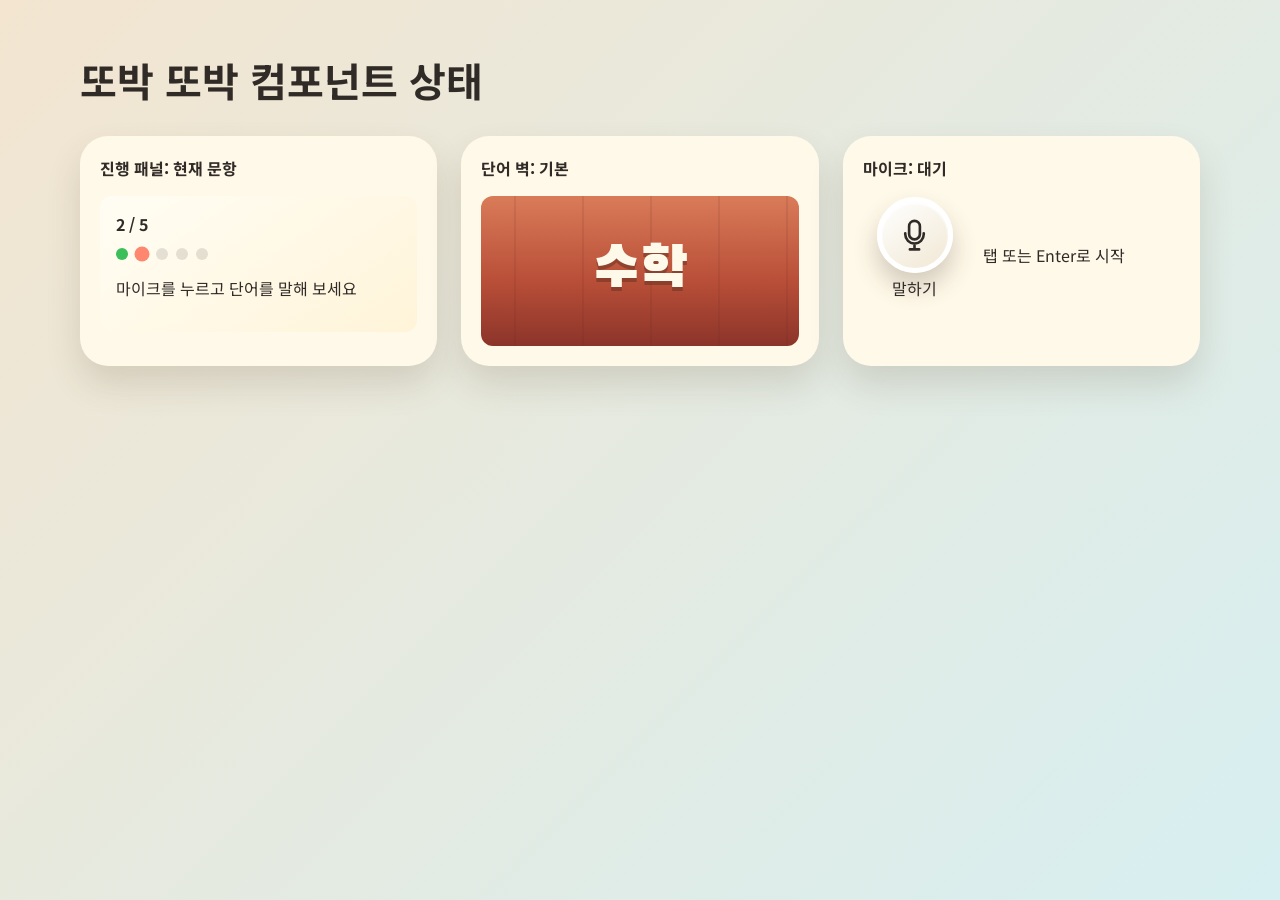
==== showcase.html @ 51358eda "Deploy Hangul pronunciation game to Pages" ====
<!doctype html>
<html lang="ko">
  <head>
    <meta charset="UTF-8" />
    <meta name="viewport" content="width=device-width, initial-scale=1" />
    <title>또박 또박 | 컴포넌트 쇼케이스</title>
    <link rel="preconnect" href="https://fonts.googleapis.com" />
    <link rel="preconnect" href="https://fonts.gstatic.com" crossorigin />
    <link href="https://fonts.googleapis.com/css2?family=Black+Han+Sans&family=Noto+Sans+KR:wght@400;500;600;700;800&display=swap" rel="stylesheet" />
    <link rel="stylesheet" href="styles.css" />
    <style>
      body { padding: var(--space-6); background: linear-gradient(135deg, #f3e5d0, #d7eff1); }
      .showcase { width: min(100%, 1120px); margin: 0 auto; }
      .showcase h1 { font-size: clamp(1.75rem, 5vw, 2.5rem); word-break: keep-all; }
      .showcase-grid { display: grid; grid-template-columns: repeat(auto-fit, minmax(260px, 1fr)); gap: var(--space-6); }
      .showcase-card { padding: var(--space-5); border-radius: var(--radius-panel); background: var(--cream); box-shadow: 0 18px 34px rgb(89 67 45 / .16); }
      .showcase-card h2 { margin: 0 0 var(--space-4); font-size: 1rem; }
      .mini-panel { padding: var(--space-4); border-radius: var(--radius-small); background: linear-gradient(145deg, #fffdf4, #fff4d9); }
      .mini-dots { display: flex; gap: var(--space-2); margin-top: var(--space-3); } .mini-dots i { width: 12px; height: 12px; border-radius: 50%; background: rgb(49 43 40 / .13); } .mini-dots i:first-child { background: var(--success); } .mini-dots i:nth-child(2) { background: var(--coral); transform: scale(1.25); }
      .mini-wall { display: grid; min-height: 150px; place-items: center; border-radius: var(--radius-small); background: linear-gradient(90deg, transparent 49%, rgb(87 35 29 / .42) 50%, transparent 51%), linear-gradient(var(--brick-light), var(--brick) 56%, var(--brick-dark)); background-size: 68px 34px, 100% 100%; color: var(--cream); font-family: "Black Han Sans", sans-serif; font-size: 3.5rem; text-shadow: 0 4px 0 rgb(107 51 36 / .56); }
      .action-row { display: flex; align-items: center; gap: var(--space-4); } .action-row .mic-button { justify-self: start; }
    </style>
  </head>
  <body>
    <main class="showcase">
      <h1>또박 또박 컴포넌트 상태</h1>
      <div class="showcase-grid">
        <section class="showcase-card"><h2>진행 패널: 현재 문항</h2><div class="mini-panel"><strong>2 / 5</strong><div class="mini-dots"><i></i><i></i><i></i><i></i><i></i></div><p>마이크를 누르고 단어를 말해 보세요</p></div></section>
        <section class="showcase-card"><h2>단어 벽: 기본</h2><div class="mini-wall">수학</div></section>
        <section class="showcase-card"><h2>마이크: 대기</h2><div class="action-row"><button class="mic-button" type="button" aria-label="발음 듣기"><span class="mic-disc"><svg viewBox="0 0 24 24" aria-hidden="true"><path d="M12 14.5a3.5 3.5 0 0 0 3.5-3.5V6a3.5 3.5 0 0 0-7 0v5a3.5 3.5 0 0 0 3.5 3.5Zm-6-4v.75a6 6 0 0 0 12 0v-.75M12 17.25V21m-3 0h6" /></svg></span><span>말하기</span></button><p>탭 또는 Enter로 시작</p></div></section>
      </div>
    </main>
  </body>
</html>
---- styles.css ----
:root {
  --sky-top: #8fc9f2;
  --sky-bottom: #ddf2f2;
  --cream: #fff9e9;
  --cream-shade: #f1e8d4;
  --ink: #312b28;
  --ink-muted: #685d55;
  --brick-light: #d97b59;
  --brick: #b94f38;
  --brick-dark: #8c342a;
  --road: #3b3d42;
  --leaf: #63b76b;
  --success: #3bbf5b;
  --coral: #ff866f;
  --white: #fff;
  --space-2: 8px;
  --space-3: 12px;
  --space-4: 16px;
  --space-5: 20px;
  --space-6: 24px;
  --space-8: 32px;
  --space-10: 40px;
  --radius-panel: 28px;
  --radius-control: 999px;
  --radius-small: 12px;
  --duration-micro: 150ms;
  --duration-standard: 280ms;
  --duration-emphasis: 560ms;
  --ease-emphasis: cubic-bezier(.16, 1, .3, 1);
}

* { box-sizing: border-box; }

html { min-width: 320px; background: var(--cream); }

body {
  min-width: 320px;
  min-height: 100dvh;
  margin: 0;
  color: var(--ink);
  font-family: "Noto Sans KR", "Apple SD Gothic Neo", system-ui, sans-serif;
}

button { font: inherit; }

button:focus-visible {
  outline: 3px solid var(--ink);
  outline-offset: 4px;
}

.sr-only {
  position: absolute;
  width: 1px;
  height: 1px;
  padding: 0;
  margin: -1px;
  overflow: hidden;
  clip: rect(0, 0, 0, 0);
  white-space: nowrap;
  border: 0;
}

.game-shell {
  position: relative;
  isolation: isolate;
  display: grid;
  grid-template-rows: auto 1fr auto auto;
  width: min(100%, 560px);
  min-height: 100dvh;
  margin: 0 auto;
  overflow: hidden;
  background: linear-gradient(180deg, var(--sky-top) 0%, var(--sky-bottom) 48%, var(--cream) 100%);
}

.camera-feed,
.scene-light,
.campus-horizon,
.confetti { position: absolute; inset: 0; pointer-events: none; }

.camera-feed {
  z-index: -4;
  width: 100%;
  height: 100%;
  object-fit: cover;
  opacity: 0;
  transition: opacity var(--duration-standard) var(--ease-emphasis);
}

.game-shell[data-camera="on"] .camera-feed { opacity: .9; }

.scene-light {
  z-index: -3;
  background: linear-gradient(180deg, rgb(255 255 255 / .2), transparent 45%, rgb(55 43 33 / .14));
}

.campus-horizon { z-index: -2; overflow: hidden; }

.cloud { position: absolute; border-radius: var(--radius-control); background: rgb(255 255 255 / .62); filter: blur(1px); }
.cloud-one { width: 104px; height: 28px; top: 19%; right: 10%; }
.cloud-two { width: 72px; height: 20px; top: 31%; left: 4%; }
.hill { position: absolute; bottom: 33%; width: 95%; height: 24%; border-radius: 50% 50% 0 0; background: linear-gradient(180deg, var(--leaf), #87c981); opacity: .75; }
.hill-left { left: -45%; }
.hill-right { right: -45%; }
.tree { position: absolute; bottom: 34%; width: 84px; height: 160px; border-radius: 52% 48% 10% 10%; background: radial-gradient(circle at 45% 38%, #b8e589 0 18%, transparent 19%), radial-gradient(circle at 35% 57%, #7cc76d 0 25%, transparent 26%), linear-gradient(90deg, #4d8950, #78be65); opacity: .8; }
.tree-left { left: -20px; }
.tree-right { right: -30px; transform: scale(.84); transform-origin: bottom; }

.top-panel {
  z-index: 8;
  width: calc(100% - var(--space-8));
  margin: max(var(--space-4), env(safe-area-inset-top)) auto 0;
  padding: var(--space-4) var(--space-5) var(--space-5);
  border: 1px solid rgb(255 255 255 / .86);
  border-radius: var(--radius-panel);
  background: linear-gradient(145deg, rgb(255 253 244 / .96), rgb(255 244 217 / .89));
  box-shadow: inset 0 1px 0 rgb(255 255 255 / .92), 0 18px 34px rgb(89 67 45 / .16);
  backdrop-filter: blur(10px);
}

.top-line { display: flex; align-items: center; justify-content: space-between; min-height: 28px; }
.progress-text { margin: 0 auto; font-size: .8125rem; font-weight: 800; letter-spacing: .08em; }

.camera-button {
  position: absolute;
  right: calc(var(--space-4) + 2px);
  top: calc(max(var(--space-4), env(safe-area-inset-top)) + var(--space-4));
  display: grid;
  width: 36px;
  height: 36px;
  padding: 0;
  place-items: center;
  border: 0;
  border-radius: var(--radius-control);
  color: var(--ink);
  background: rgb(241 232 212 / .78);
  cursor: pointer;
  transition: transform var(--duration-micro) var(--ease-emphasis), background var(--duration-micro) var(--ease-emphasis);
}

.camera-button:hover { background: var(--cream-shade); }
.camera-button:active { transform: scale(.94); }
.camera-button svg { width: 18px; fill: none; stroke: currentColor; stroke-linecap: round; stroke-linejoin: round; stroke-width: 1.7; }

.progress-dots { display: flex; justify-content: center; gap: var(--space-2); padding: 0; margin: var(--space-2) 0 var(--space-3); list-style: none; }
.progress-dots li { width: 12px; height: 12px; border-radius: var(--radius-control); background: rgb(49 43 40 / .13); transition: transform var(--duration-micro) var(--ease-emphasis), background var(--duration-micro) var(--ease-emphasis); }
.progress-dots li.is-complete { background: var(--success); }
.progress-dots li.is-current { background: var(--coral); transform: scale(1.25); }
.instruction { margin: 0; text-align: center; font-size: clamp(.9rem, 3.7vw, 1rem); font-weight: 800; line-height: 1.45; word-break: keep-all; }

.game-stage { position: relative; align-self: end; min-height: 46dvh; }

.word-wall {
  position: absolute;
  z-index: 2;
  right: -8%;
  bottom: 15%;
  left: -8%;
  display: grid;
  min-height: min(31dvh, 280px);
  padding: var(--space-8) var(--space-5);
  place-items: center;
  overflow: hidden;
  border-radius: var(--radius-small) var(--radius-small) 0 0;
  background-color: var(--brick);
  background-image: linear-gradient(90deg, transparent 49%, rgb(87 35 29 / .42) 50%, transparent 51%), linear-gradient(var(--brick-light), var(--brick) 56%, var(--brick-dark));
  background-size: 68px 34px, 100% 100%;
  box-shadow: inset 0 5px 0 rgb(255 203 164 / .38), inset 0 -9px 18px rgb(91 29 23 / .34), 0 20px 30px rgb(67 35 26 / .2);
  transform-origin: 50% 84%;
  transition: transform var(--duration-emphasis) var(--ease-emphasis), opacity var(--duration-standard) var(--ease-emphasis), filter var(--duration-standard) var(--ease-emphasis);
}

.word-wall::before,
.word-wall::after { position: absolute; content: ""; pointer-events: none; }
.word-wall::before { inset: 0; background: repeating-linear-gradient(0deg, transparent 0 31px, rgb(97 42 32 / .48) 32px 34px); mix-blend-mode: multiply; }
.word-wall::after { inset: auto 0 0; height: 34px; background: linear-gradient(180deg, rgb(255 201 163 / .26), transparent); }

.target-word {
  z-index: 1;
  margin: 0;
  color: var(--cream);
  font-family: "Black Han Sans", "Noto Sans KR", sans-serif;
  font-size: clamp(3rem, 15vw, 5.5rem);
  font-weight: 400;
  line-height: .92;
  letter-spacing: -.08em;
  text-align: center;
  text-shadow: 0 4px 0 rgb(107 51 36 / .56), 0 9px 18px rgb(71 24 20 / .28);
  word-break: keep-all;
}

.game-shell[data-phase="listening"] .word-wall { filter: saturate(1.06); transform: translateY(-5px) scale(1.01); }
.game-shell[data-phase="success"] .word-wall { opacity: 0; transform: translateY(90px) scale(.78) rotateX(16deg); }

.road {
  position: absolute;
  right: 1%;
  bottom: 0;
  left: 1%;
  height: 46%;
  overflow: hidden;
  background: linear-gradient(90deg, transparent 0 7%, rgb(255 255 255 / .58) 7.5% 8%, transparent 8.5% 91.5%, rgb(255 255 255 / .58) 92% 92.5%, transparent 93%), linear-gradient(180deg, #50535a, var(--road));
  clip-path: polygon(37% 0, 63% 0, 100% 100%, 0 100%);
}

.road span { position: absolute; left: 49%; width: 2%; height: 12%; background: rgb(255 255 255 / .82); }
.road span:nth-child(1) { top: 8%; } .road span:nth-child(2) { top: 34%; height: 15%; } .road span:nth-child(3) { top: 64%; height: 20%; } .road span:nth-child(4) { top: 94%; height: 23%; }

.success-badge {
  position: absolute;
  z-index: 4;
  left: 50%;
  bottom: calc(15% + min(30dvh, 270px) - var(--space-4));
  display: grid;
  width: 74px;
  height: 74px;
  place-items: center;
  border: 6px solid var(--white);
  border-radius: var(--radius-control);
  color: var(--success);
  background: var(--cream);
  box-shadow: 0 12px 22px rgb(56 61 42 / .22);
  opacity: 0;
  transform: translate(-50%, 16px) scale(.7);
  transition: opacity var(--duration-micro) var(--ease-emphasis), transform var(--duration-standard) var(--ease-emphasis);
}

.success-badge svg,
.complete-check svg { width: 42px; fill: none; stroke: currentColor; stroke-linecap: round; stroke-linejoin: round; stroke-width: 3.2; }
.game-shell[data-phase="success"] .success-badge { opacity: 1; transform: translate(-50%, 0) scale(1); }

.status { z-index: 3; min-height: 24px; padding: 0 var(--space-8); margin: 0 0 var(--space-3); color: var(--ink-muted); font-size: .8125rem; font-weight: 700; line-height: 1.5; text-align: center; word-break: keep-all; }
.game-shell[data-phase="retry"] .status { color: #9f4637; }

.mic-button {
  z-index: 3;
  position: relative;
  justify-self: center;
  display: grid;
  width: 104px;
  min-height: 118px;
  padding: 0 0 max(var(--space-3), env(safe-area-inset-bottom));
  place-items: center;
  border: 0;
  border-radius: var(--radius-control);
  color: var(--ink);
  background: transparent;
  cursor: pointer;
}

.mic-disc {
  display: grid;
  width: 76px;
  height: 76px;
  place-items: center;
  border: 5px solid var(--white);
  border-radius: var(--radius-control);
  background: linear-gradient(145deg, var(--white), var(--cream-shade));
  box-shadow: inset 0 2px 2px rgb(255 255 255 / .92), 0 14px 24px rgb(66 49 39 / .24);
  transition: transform var(--duration-micro) var(--ease-emphasis), box-shadow var(--duration-standard) var(--ease-emphasis);
}

.mic-button:hover .mic-disc { transform: translateY(-2px); box-shadow: inset 0 2px 2px rgb(255 255 255 / .92), 0 18px 28px rgb(66 49 39 / .28); }
.mic-button:active .mic-disc { transform: scale(.94); }
.mic-button:disabled { cursor: wait; }
.mic-button:disabled .mic-disc { opacity: .68; }
.mic-disc svg { width: 37px; fill: none; stroke: currentColor; stroke-linecap: round; stroke-linejoin: round; stroke-width: 1.7; }
#mic-label { margin-top: -8px; font-size: .8125rem; font-weight: 800; }

.sound-waves { position: absolute; right: -5px; top: 22px; display: flex; align-items: center; gap: 3px; height: 44px; opacity: 0; transform: translateX(-4px); transition: opacity var(--duration-micro) var(--ease-emphasis), transform var(--duration-micro) var(--ease-emphasis); }
.sound-waves i { display: block; width: 4px; border-radius: var(--radius-control); background: var(--coral); transform-origin: center; }
.sound-waves i:nth-child(1) { height: 18px; } .sound-waves i:nth-child(2) { height: 32px; } .sound-waves i:nth-child(3) { height: 22px; }
.game-shell[data-phase="listening"] .sound-waves { opacity: 1; transform: translateX(0); }
.game-shell[data-phase="listening"] .sound-waves i { animation: listen-pulse 780ms var(--ease-emphasis) infinite alternate; }
.game-shell[data-phase="listening"] .sound-waves i:nth-child(2) { animation-delay: 140ms; } .game-shell[data-phase="listening"] .sound-waves i:nth-child(3) { animation-delay: 280ms; }

.confetti { z-index: 5; overflow: hidden; }
.confetti i { position: absolute; top: 35%; width: 10px; height: 17px; border-radius: 2px; opacity: 0; transform: translate3d(0, 0, 0) rotate(0); }
.confetti.is-falling i { animation: confetti-fall 950ms var(--ease-emphasis) forwards; }

.complete-panel { position: absolute; z-index: 10; inset: 0; display: grid; padding: var(--space-6); place-items: center; background: rgb(49 43 40 / .42); backdrop-filter: blur(8px); }
.complete-panel[hidden] { display: none; }
.complete-card { width: min(100%, 380px); padding: var(--space-10) var(--space-6); text-align: center; border: 1px solid rgb(255 255 255 / .86); border-radius: var(--radius-panel); background: linear-gradient(145deg, var(--cream), #fff0ce); box-shadow: 0 24px 52px rgb(49 43 40 / .32), inset 0 1px 0 var(--white); animation: card-enter var(--duration-emphasis) var(--ease-emphasis) both; }
.complete-check { display: grid; width: 58px; height: 58px; margin: 0 auto var(--space-5); place-items: center; border-radius: var(--radius-control); color: var(--success); background: rgb(99 183 107 / .14); }
.complete-check svg { width: 32px; }
.complete-card h2 { margin: 0; font-size: clamp(1.75rem, 7vw, 2.5rem); font-weight: 800; line-height: 1.16; letter-spacing: -.06em; word-break: keep-all; }
.complete-card p { margin: var(--space-4) 0 var(--space-6); color: var(--ink-muted); font-size: .9rem; font-weight: 700; line-height: 1.65; word-break: keep-all; }
.restart-button { min-height: 48px; width: 100%; border: 0; border-radius: var(--radius-control); color: var(--white); background: var(--ink); box-shadow: 0 8px 0 #171311; cursor: pointer; font-size: 1rem; font-weight: 800; transition: transform var(--duration-micro) var(--ease-emphasis), box-shadow var(--duration-micro) var(--ease-emphasis); }
.restart-button:active { box-shadow: 0 3px 0 #171311; transform: translateY(5px); }

@keyframes listen-pulse { to { transform: scaleY(.55); opacity: .45; } }
@keyframes confetti-fall { 15% { opacity: 1; } 100% { opacity: 0; transform: translate3d(var(--drift), 270px, 0) rotate(var(--spin)); } }
@keyframes card-enter { from { opacity: 0; transform: translateY(16px) scale(.96); } to { opacity: 1; transform: translateY(0) scale(1); } }
@keyframes reduced-pulse { to { opacity: .45; } }
@keyframes reduced-confetti { 15% { opacity: 1; } 100% { opacity: 0; } }
@keyframes card-fade { from { opacity: 0; } to { opacity: 1; } }

@media (min-width: 720px) {
  body { padding: var(--space-6); background: linear-gradient(135deg, #f3e5d0, #d7eff1); }
  .game-shell { min-height: calc(100dvh - var(--space-10)); border-radius: 36px; box-shadow: 0 28px 80px rgb(49 43 40 / .2); }
}

@media (prefers-reduced-motion: reduce) {
  *, *::before, *::after { scroll-behavior: auto !important; animation-duration: 1ms !important; animation-iteration-count: 1 !important; transition-duration: 120ms !important; }
  .progress-dots li.is-current,
  .game-shell[data-phase="listening"] .word-wall,
  .game-shell[data-phase="success"] .word-wall,
  .mic-button:hover .mic-disc,
  .mic-button:active .mic-disc,
  .camera-button:active,
  .restart-button:active { transform: none; }
  .success-badge { transform: translate(-50%, 0); }
  .game-shell[data-phase="listening"] .sound-waves i { animation: reduced-pulse 780ms ease-in-out infinite alternate !important; }
  .confetti.is-falling i { animation: reduced-confetti 360ms ease-out forwards !important; }
  .complete-card { animation: card-fade 120ms ease-out both !important; }
}
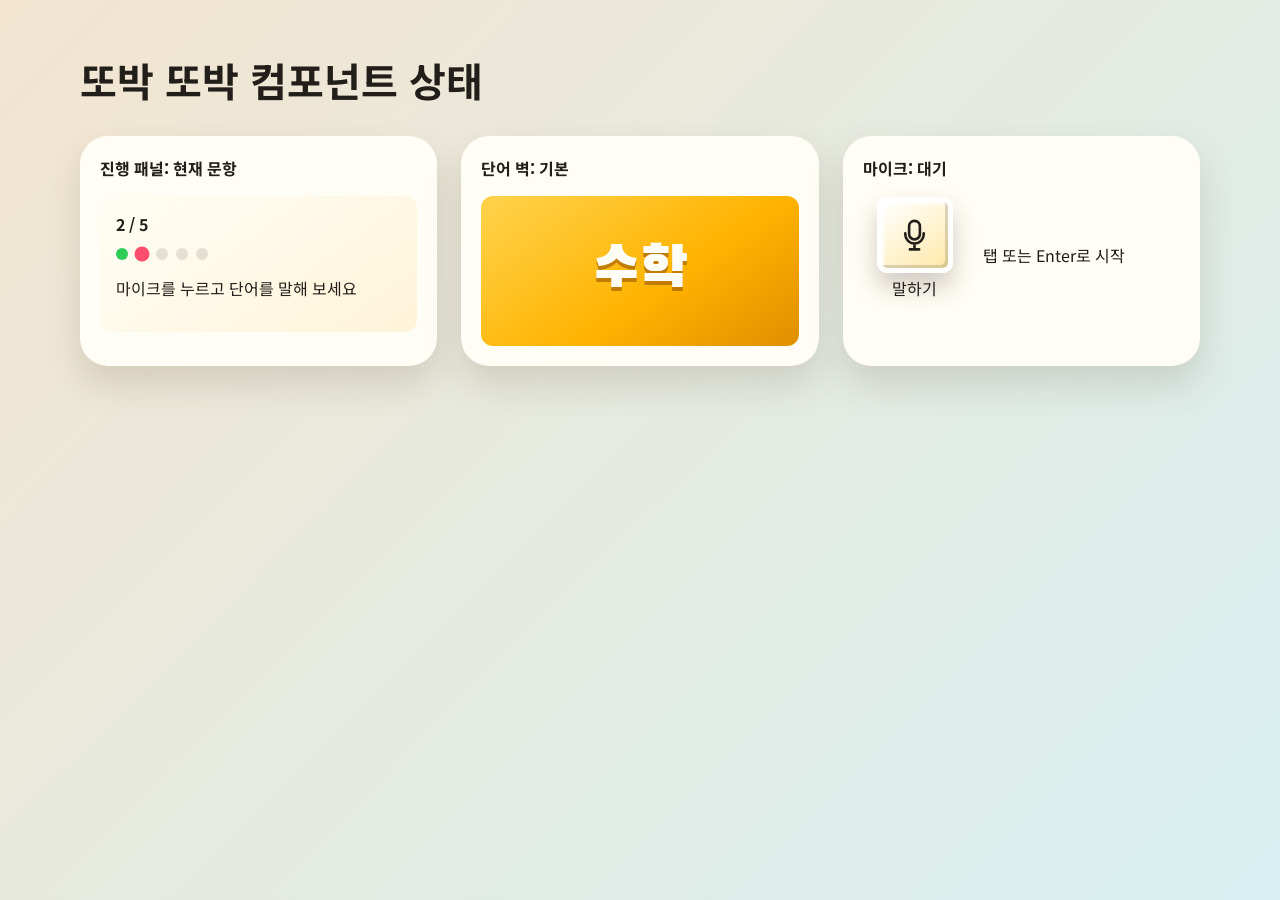
==== commit d987901b: "Turn the word panel into a checkpoint block Replace the brick-textured word wall with a simple brigh" ====
--- a/showcase.html
+++ b/showcase.html
@@ -17,7 +17,7 @@
       .showcase-card h2 { margin: 0 0 var(--space-4); font-size: 1rem; }
       .mini-panel { padding: var(--space-4); border-radius: var(--radius-small); background: linear-gradient(145deg, #fffdf4, #fff4d9); }
       .mini-dots { display: flex; gap: var(--space-2); margin-top: var(--space-3); } .mini-dots i { width: 12px; height: 12px; border-radius: 50%; background: rgb(49 43 40 / .13); } .mini-dots i:first-child { background: var(--success); } .mini-dots i:nth-child(2) { background: var(--coral); transform: scale(1.25); }
-      .mini-wall { display: grid; min-height: 150px; place-items: center; border-radius: var(--radius-small); background: linear-gradient(90deg, transparent 49%, rgb(87 35 29 / .42) 50%, transparent 51%), linear-gradient(var(--brick-light), var(--brick) 56%, var(--brick-dark)); background-size: 68px 34px, 100% 100%; color: var(--cream); font-family: "Black Han Sans", sans-serif; font-size: 3.5rem; text-shadow: 0 4px 0 rgb(107 51 36 / .56); }
+      .mini-wall { display: grid; min-height: 150px; place-items: center; border-radius: var(--radius-small); background: linear-gradient(145deg, var(--mascot-head-light), var(--mascot-head) 58%, #e08f00); color: var(--cream); font-family: "Black Han Sans", sans-serif; font-size: 3.5rem; text-shadow: 0 4px 0 rgb(140 76 0 / .55); }
       .action-row { display: flex; align-items: center; gap: var(--space-4); } .action-row .mic-button { justify-self: start; }
     </style>
   </head>
--- a/styles.css
+++ b/styles.css
@@ -1,17 +1,19 @@
 :root {
-  --sky-top: #8fc9f2;
-  --sky-bottom: #ddf2f2;
-  --cream: #fff9e9;
-  --cream-shade: #f1e8d4;
-  --ink: #312b28;
+  --sky-top: #4fa8f7;
+  --sky-bottom: #bdeefb;
+  --cream: #fffdf5;
+  --cream-shade: #ffe9a8;
+  --ink: #221e1a;
   --ink-muted: #685d55;
-  --brick-light: #d97b59;
-  --brick: #b94f38;
-  --brick-dark: #8c342a;
-  --road: #3b3d42;
-  --leaf: #63b76b;
-  --success: #3bbf5b;
-  --coral: #ff866f;
+  --brick: #ff5a36;
+  --road: #2b2e36;
+  --leaf: #3ddc73;
+  --success: #2ecc58;
+  --coral: #ff4d6d;
+  --mascot-head: #ffb300;
+  --mascot-head-light: #ffd34d;
+  --mascot-body: #2ba7f0;
+  --mascot-body-light: #57c7ff;
   --white: #fff;
   --space-2: 8px;
   --space-3: 12px;
@@ -23,6 +25,8 @@
   --radius-panel: 28px;
   --radius-control: 999px;
   --radius-small: 12px;
+  --radius-block: 10px;
+  --block-bevel: inset -3px -3px 0 rgb(0 0 0 / .16), inset 3px 3px 0 rgb(255 255 255 / .4);
   --duration-micro: 150ms;
   --duration-standard: 280ms;
   --duration-emphasis: 560ms;
@@ -98,12 +102,15 @@
 .cloud { position: absolute; border-radius: var(--radius-control); background: rgb(255 255 255 / .62); filter: blur(1px); }
 .cloud-one { width: 104px; height: 28px; top: 19%; right: 10%; }
 .cloud-two { width: 72px; height: 20px; top: 31%; left: 4%; }
-.hill { position: absolute; bottom: 33%; width: 95%; height: 24%; border-radius: 50% 50% 0 0; background: linear-gradient(180deg, var(--leaf), #87c981); opacity: .75; }
-.hill-left { left: -45%; }
-.hill-right { right: -45%; }
-.tree { position: absolute; bottom: 34%; width: 84px; height: 160px; border-radius: 52% 48% 10% 10%; background: radial-gradient(circle at 45% 38%, #b8e589 0 18%, transparent 19%), radial-gradient(circle at 35% 57%, #7cc76d 0 25%, transparent 26%), linear-gradient(90deg, #4d8950, #78be65); opacity: .8; }
-.tree-left { left: -20px; }
-.tree-right { right: -30px; transform: scale(.84); transform-origin: bottom; }
+.ground-band { position: absolute; right: -10%; bottom: 32%; left: -10%; height: 14%; background: linear-gradient(180deg, var(--leaf), #2fae5c); opacity: .78; }
+
+.obby-platform { position: absolute; border-radius: var(--radius-block); box-shadow: var(--block-bevel), 0 6px 10px rgb(49 43 40 / .2); opacity: .92; }
+.obby-platform-1 { left: 5%; bottom: 44%; width: 82px; height: 24px; background: linear-gradient(145deg, var(--mascot-body-light), var(--mascot-body)); }
+.obby-platform-2 { left: 25%; bottom: 55%; width: 58px; height: 20px; background: linear-gradient(145deg, var(--mascot-head-light), var(--mascot-head)); }
+.obby-platform-3 { right: 6%; bottom: 47%; width: 76px; height: 22px; background: linear-gradient(145deg, var(--mascot-body-light), var(--mascot-body)); }
+
+.village-house { position: absolute; right: 18%; bottom: 33%; width: 50px; height: 40px; border-radius: var(--radius-small) var(--radius-small) 0 0; background: linear-gradient(145deg, var(--cream), var(--cream-shade)); box-shadow: var(--block-bevel); opacity: .95; }
+.village-roof { position: absolute; left: 50%; bottom: 100%; width: 0; height: 0; border-right: 27px solid transparent; border-bottom: 18px solid var(--brick); border-left: 27px solid transparent; transform: translateX(-50%); }
 
 .top-panel {
   z-index: 8;
@@ -130,9 +137,10 @@
   padding: 0;
   place-items: center;
   border: 0;
-  border-radius: var(--radius-control);
+  border-radius: var(--radius-block);
   color: var(--ink);
   background: rgb(241 232 212 / .78);
+  box-shadow: var(--block-bevel);
   cursor: pointer;
   transition: transform var(--duration-micro) var(--ease-emphasis), background var(--duration-micro) var(--ease-emphasis);
 }
@@ -161,18 +169,11 @@
   place-items: center;
   overflow: hidden;
   border-radius: var(--radius-small) var(--radius-small) 0 0;
-  background-color: var(--brick);
-  background-image: linear-gradient(90deg, transparent 49%, rgb(87 35 29 / .42) 50%, transparent 51%), linear-gradient(var(--brick-light), var(--brick) 56%, var(--brick-dark));
-  background-size: 68px 34px, 100% 100%;
-  box-shadow: inset 0 5px 0 rgb(255 203 164 / .38), inset 0 -9px 18px rgb(91 29 23 / .34), 0 20px 30px rgb(67 35 26 / .2);
+  background: linear-gradient(145deg, var(--mascot-head-light), var(--mascot-head) 58%, #e08f00);
+  box-shadow: inset 0 6px 0 rgb(255 255 255 / .35), inset 0 -10px 22px rgb(140 76 0 / .3), 0 20px 30px rgb(67 35 26 / .2);
   transform-origin: 50% 84%;
   transition: transform var(--duration-emphasis) var(--ease-emphasis), opacity var(--duration-standard) var(--ease-emphasis), filter var(--duration-standard) var(--ease-emphasis);
 }
-
-.word-wall::before,
-.word-wall::after { position: absolute; content: ""; pointer-events: none; }
-.word-wall::before { inset: 0; background: repeating-linear-gradient(0deg, transparent 0 31px, rgb(97 42 32 / .48) 32px 34px); mix-blend-mode: multiply; }
-.word-wall::after { inset: auto 0 0; height: 34px; background: linear-gradient(180deg, rgb(255 201 163 / .26), transparent); }
 
 .target-word {
   z-index: 1;
@@ -184,7 +185,7 @@
   line-height: .92;
   letter-spacing: -.08em;
   text-align: center;
-  text-shadow: 0 4px 0 rgb(107 51 36 / .56), 0 9px 18px rgb(71 24 20 / .28);
+  text-shadow: 0 4px 0 rgb(140 76 0 / .55), 0 9px 18px rgb(90 50 0 / .3);
   word-break: keep-all;
 }
 
@@ -215,18 +216,57 @@
   height: 74px;
   place-items: center;
   border: 6px solid var(--white);
-  border-radius: var(--radius-control);
+  border-radius: var(--radius-block);
   color: var(--success);
   background: var(--cream);
-  box-shadow: 0 12px 22px rgb(56 61 42 / .22);
+  box-shadow: inset -3px -3px 0 rgb(0 0 0 / .1), inset 3px 3px 0 rgb(255 255 255 / .5), 0 12px 22px rgb(56 61 42 / .22);
   opacity: 0;
   transform: translate(-50%, 16px) scale(.7);
   transition: opacity var(--duration-micro) var(--ease-emphasis), transform var(--duration-standard) var(--ease-emphasis);
 }
 
-.success-badge svg,
-.complete-check svg { width: 42px; fill: none; stroke: currentColor; stroke-linecap: round; stroke-linejoin: round; stroke-width: 3.2; }
+.success-badge svg { width: 42px; fill: none; stroke: currentColor; stroke-linecap: round; stroke-linejoin: round; stroke-width: 3.2; }
 .game-shell[data-phase="success"] .success-badge { opacity: 1; transform: translate(-50%, 0) scale(1); }
+
+.mascot { position: relative; display: grid; justify-items: center; }
+.mascot-head {
+  position: relative;
+  width: 44px;
+  height: 40px;
+  border-radius: var(--radius-block);
+  background: linear-gradient(145deg, var(--mascot-head-light), var(--mascot-head));
+  box-shadow: var(--block-bevel);
+}
+.mascot-eye { position: absolute; top: 14px; width: 7px; height: 9px; border-radius: 2px; background: var(--ink); }
+.mascot-eye-left { left: 9px; }
+.mascot-eye-right { right: 9px; }
+.mascot-mouth { position: absolute; left: 50%; bottom: 7px; width: 16px; height: 6px; border-radius: 0 0 7px 7px; background: var(--ink); transform: translateX(-50%); }
+.mascot-body {
+  position: relative;
+  width: 34px;
+  height: 22px;
+  margin-top: -4px;
+  border-radius: var(--radius-block);
+  background: linear-gradient(145deg, var(--mascot-body-light), var(--mascot-body));
+  box-shadow: var(--block-bevel);
+}
+.mascot-arm { position: absolute; top: 4px; width: 9px; height: 20px; border-radius: 4px; background: var(--mascot-body); }
+.mascot-arm-left { left: -10px; transform: rotate(-34deg); transform-origin: top center; }
+.mascot-arm-right { right: -10px; transform: rotate(34deg); transform-origin: top center; }
+
+.game-stage .mascot {
+  position: absolute;
+  z-index: 3;
+  right: 8%;
+  bottom: calc(15% + min(30dvh, 270px) - 6px);
+  opacity: 0;
+  pointer-events: none;
+  transform: translateY(16px) scale(.8);
+  transition: opacity var(--duration-standard) var(--ease-emphasis), transform var(--duration-standard) var(--ease-emphasis);
+}
+.game-shell[data-phase="success"] .game-stage .mascot { opacity: 1; transform: translateY(0) scale(1); }
+
+.complete-card .mascot { margin: 0 auto var(--space-5); }
 
 .status { z-index: 3; min-height: 24px; padding: 0 var(--space-8); margin: 0 0 var(--space-3); color: var(--ink-muted); font-size: .8125rem; font-weight: 700; line-height: 1.5; text-align: center; word-break: keep-all; }
 .game-shell[data-phase="retry"] .status { color: #9f4637; }
@@ -253,13 +293,13 @@
   height: 76px;
   place-items: center;
   border: 5px solid var(--white);
-  border-radius: var(--radius-control);
+  border-radius: var(--radius-block);
   background: linear-gradient(145deg, var(--white), var(--cream-shade));
-  box-shadow: inset 0 2px 2px rgb(255 255 255 / .92), 0 14px 24px rgb(66 49 39 / .24);
+  box-shadow: inset -3px -3px 0 rgb(0 0 0 / .14), inset 3px 3px 0 rgb(255 255 255 / .45), 0 14px 24px rgb(66 49 39 / .24);
   transition: transform var(--duration-micro) var(--ease-emphasis), box-shadow var(--duration-standard) var(--ease-emphasis);
 }
 
-.mic-button:hover .mic-disc { transform: translateY(-2px); box-shadow: inset 0 2px 2px rgb(255 255 255 / .92), 0 18px 28px rgb(66 49 39 / .28); }
+.mic-button:hover .mic-disc { transform: translateY(-2px); box-shadow: inset -3px -3px 0 rgb(0 0 0 / .14), inset 3px 3px 0 rgb(255 255 255 / .45), 0 18px 28px rgb(66 49 39 / .28); }
 .mic-button:active .mic-disc { transform: scale(.94); }
 .mic-button:disabled { cursor: wait; }
 .mic-button:disabled .mic-disc { opacity: .68; }
@@ -274,18 +314,16 @@
 .game-shell[data-phase="listening"] .sound-waves i:nth-child(2) { animation-delay: 140ms; } .game-shell[data-phase="listening"] .sound-waves i:nth-child(3) { animation-delay: 280ms; }
 
 .confetti { z-index: 5; overflow: hidden; }
-.confetti i { position: absolute; top: 35%; width: 10px; height: 17px; border-radius: 2px; opacity: 0; transform: translate3d(0, 0, 0) rotate(0); }
+.confetti i { position: absolute; top: 35%; width: 10px; height: 17px; border-radius: 2px; box-shadow: inset -2px -2px 0 rgb(0 0 0 / .2), inset 2px 2px 0 rgb(255 255 255 / .35); opacity: 0; transform: translate3d(0, 0, 0) rotate(0); }
 .confetti.is-falling i { animation: confetti-fall 950ms var(--ease-emphasis) forwards; }
 
 .complete-panel { position: absolute; z-index: 10; inset: 0; display: grid; padding: var(--space-6); place-items: center; background: rgb(49 43 40 / .42); backdrop-filter: blur(8px); }
 .complete-panel[hidden] { display: none; }
 .complete-card { width: min(100%, 380px); padding: var(--space-10) var(--space-6); text-align: center; border: 1px solid rgb(255 255 255 / .86); border-radius: var(--radius-panel); background: linear-gradient(145deg, var(--cream), #fff0ce); box-shadow: 0 24px 52px rgb(49 43 40 / .32), inset 0 1px 0 var(--white); animation: card-enter var(--duration-emphasis) var(--ease-emphasis) both; }
-.complete-check { display: grid; width: 58px; height: 58px; margin: 0 auto var(--space-5); place-items: center; border-radius: var(--radius-control); color: var(--success); background: rgb(99 183 107 / .14); }
-.complete-check svg { width: 32px; }
 .complete-card h2 { margin: 0; font-size: clamp(1.75rem, 7vw, 2.5rem); font-weight: 800; line-height: 1.16; letter-spacing: -.06em; word-break: keep-all; }
 .complete-card p { margin: var(--space-4) 0 var(--space-6); color: var(--ink-muted); font-size: .9rem; font-weight: 700; line-height: 1.65; word-break: keep-all; }
-.restart-button { min-height: 48px; width: 100%; border: 0; border-radius: var(--radius-control); color: var(--white); background: var(--ink); box-shadow: 0 8px 0 #171311; cursor: pointer; font-size: 1rem; font-weight: 800; transition: transform var(--duration-micro) var(--ease-emphasis), box-shadow var(--duration-micro) var(--ease-emphasis); }
-.restart-button:active { box-shadow: 0 3px 0 #171311; transform: translateY(5px); }
+.restart-button { min-height: 48px; width: 100%; border: 0; border-radius: var(--radius-block); color: var(--white); background: var(--ink); box-shadow: inset 0 2px 0 rgb(255 255 255 / .18), 0 8px 0 #171311; cursor: pointer; font-size: 1rem; font-weight: 800; transition: transform var(--duration-micro) var(--ease-emphasis), box-shadow var(--duration-micro) var(--ease-emphasis); }
+.restart-button:active { box-shadow: inset 0 2px 0 rgb(255 255 255 / .18), 0 3px 0 #171311; transform: translateY(5px); }
 
 @keyframes listen-pulse { to { transform: scaleY(.55); opacity: .45; } }
 @keyframes confetti-fall { 15% { opacity: 1; } 100% { opacity: 0; transform: translate3d(var(--drift), 270px, 0) rotate(var(--spin)); } }
@@ -304,6 +342,7 @@
   .progress-dots li.is-current,
   .game-shell[data-phase="listening"] .word-wall,
   .game-shell[data-phase="success"] .word-wall,
+  .game-stage .mascot,
   .mic-button:hover .mic-disc,
   .mic-button:active .mic-disc,
   .camera-button:active,
